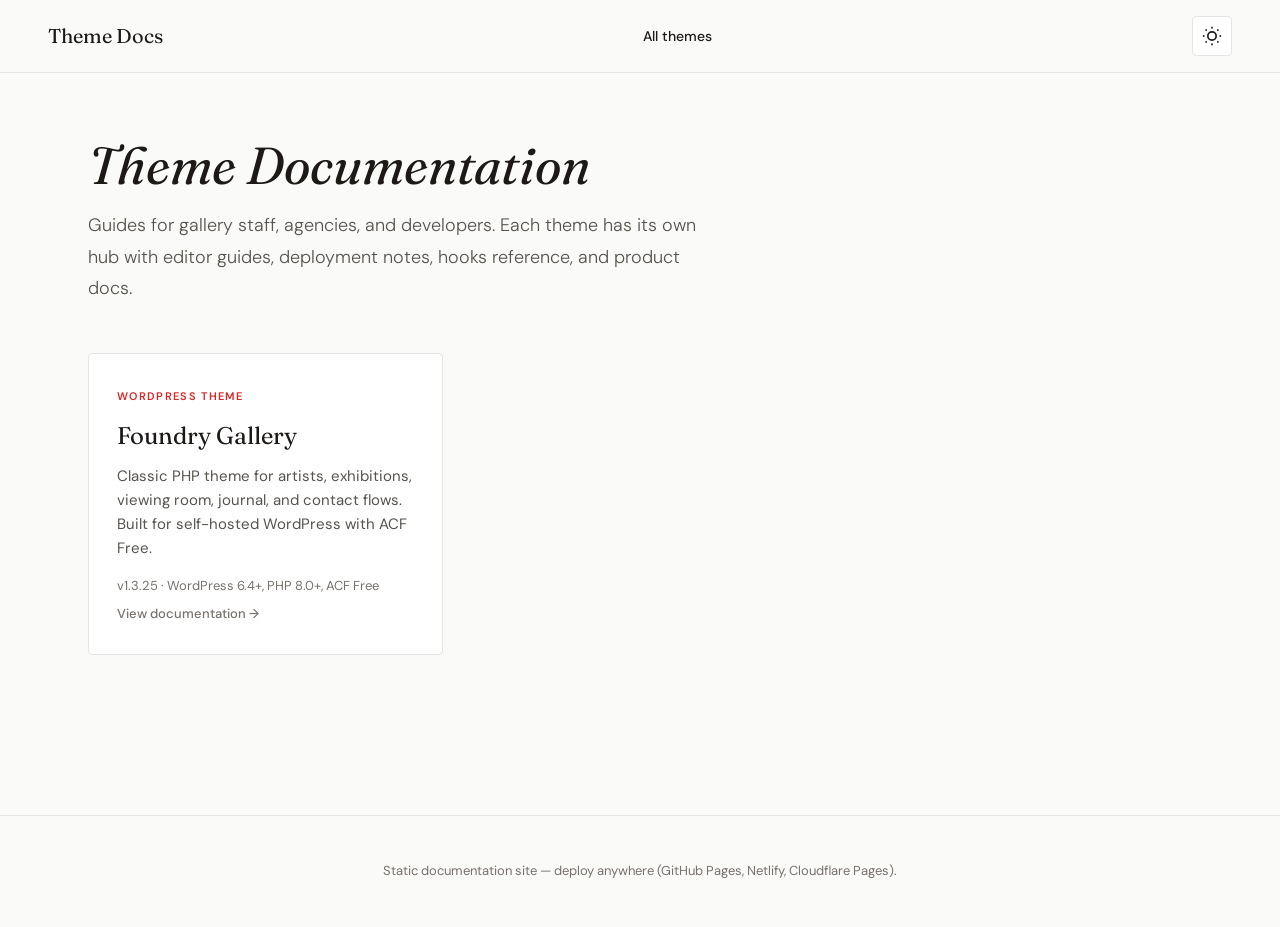
==== index.html @ 6af21e8b "Initial commit: static theme documentation site. Standalone catalog, hub, and markdown viewer for Wo" ====
<!DOCTYPE html>
<html lang="en">
<head>
    <meta charset="UTF-8">
    <meta name="viewport" content="width=device-width, initial-scale=1.0">
    <title>Theme Documentation</title>
    <meta name="description" content="WordPress theme documentation — editor guides, deployment, hooks, and migration.">

    <link rel="preconnect" href="https://fonts.googleapis.com">
    <link rel="preconnect" href="https://fonts.gstatic.com" crossorigin>
    <link href="https://fonts.googleapis.com/css2?family=Fraunces:ital,opsz,wght@0,9..144,300;0,9..144,400;0,9..144,500;1,9..144,300&family=DM+Sans:wght@300;400;500;600&display=swap" rel="stylesheet">
    <link rel="stylesheet" href="assets/css/docs.css">
    <script src="assets/js/site.js"></script>
</head>
<body>
    <a class="screen-reader-text" href="#main-content">Skip to content</a>

    <header class="site-header">
        <div class="header-inner">
            <a href="index.html" class="site-logo">Theme Docs</a>
            <nav class="main-nav" aria-label="Primary">
                <a href="index.html" aria-current="page">All themes</a>
            </nav>
            <button class="theme-toggle" id="themeToggle" type="button" aria-label="Toggle light and dark mode">
                <svg width="20" height="20" viewBox="0 0 24 24" fill="none" stroke="currentColor" stroke-width="2" aria-hidden="true">
                    <circle cx="12" cy="12" r="5"></circle>
                    <line x1="12" y1="1" x2="12" y2="3"></line>
                    <line x1="12" y1="21" x2="12" y2="23"></line>
                    <line x1="4.22" y1="4.22" x2="5.64" y2="5.64"></line>
                    <line x1="18.36" y1="18.36" x2="19.78" y2="19.78"></line>
                    <line x1="1" y1="12" x2="3" y2="12"></line>
                    <line x1="21" y1="12" x2="23" y2="12"></line>
                    <line x1="4.22" y1="19.78" x2="5.64" y2="18.36"></line>
                    <line x1="18.36" y1="5.64" x2="19.78" y2="4.22"></line>
                </svg>
            </button>
        </div>
    </header>

    <main id="main-content" class="catalog">
        <header class="catalog-hero">
            <h1 class="page-title">Theme Documentation</h1>
            <p class="catalog-lead">
                Guides for gallery staff, agencies, and developers. Each theme has its own hub with editor guides,
                deployment notes, hooks reference, and product docs.
            </p>
        </header>

        <p class="docs-status" id="catalog-status" role="status" aria-live="polite">Loading themes…</p>
        <ul class="theme-grid" id="theme-grid" hidden></ul>
    </main>

    <footer class="site-footer">
        <p>Static documentation site — deploy anywhere (GitHub Pages, Netlify, Cloudflare Pages).</p>
    </footer>

    <script src="assets/js/docs-app.js"></script>
</body>
</html>
---- assets/css/docs.css ----
/**
 * Theme Docs — standalone documentation site
 */

:root,
[data-theme="light"] {
    --bg-primary: #fafaf9;
    --bg-secondary: #ffffff;
    --bg-tertiary: #f5f5f4;
    --text-primary: #1c1917;
    --text-secondary: #57534e;
    --text-tertiary: #78716c;
    --border-color: #e7e5e4;
    --accent-primary: #dc2626;
    --accent-secondary: #1c1917;
    --shadow-sm: 0 1px 2px rgba(28, 25, 23, 0.06);
}

[data-theme="dark"] {
    --bg-primary: #0c0a09;
    --bg-secondary: #1c1917;
    --bg-tertiary: #292524;
    --text-primary: #fafaf9;
    --text-secondary: #a8a29e;
    --text-tertiary: #78716c;
    --border-color: #292524;
    --accent-primary: #ef4444;
    --accent-secondary: #fafaf9;
    --shadow-sm: 0 1px 2px rgba(0, 0, 0, 0.3);
}

*,
*::before,
*::after {
    box-sizing: border-box;
}

html {
    scroll-behavior: smooth;
}

body {
    margin: 0;
    font-family: 'DM Sans', system-ui, sans-serif;
    font-size: 1rem;
    line-height: 1.6;
    background: var(--bg-primary);
    color: var(--text-primary);
}

a {
    color: var(--accent-primary);
}

/* ========== Site chrome ========== */
.site-header {
    position: sticky;
    top: 0;
    z-index: 100;
    background: var(--bg-primary);
    border-bottom: 1px solid var(--border-color);
}

.header-inner {
    display: flex;
    align-items: center;
    justify-content: space-between;
    gap: 2rem;
    max-width: 1400px;
    margin: 0 auto;
    padding: 1rem 3rem;
}

.site-logo {
    font-family: 'Fraunces', Georgia, serif;
    font-size: 1.25rem;
    font-weight: 400;
    color: var(--text-primary);
    text-decoration: none;
}

.site-logo span {
    color: var(--text-tertiary);
    font-size: 0.875rem;
    margin-left: 0.35rem;
}

.main-nav {
    display: flex;
    gap: 1.5rem;
    flex-wrap: wrap;
}

.main-nav a {
    color: var(--text-secondary);
    text-decoration: none;
    font-size: 0.875rem;
    font-weight: 500;
}

.main-nav a:hover,
.main-nav a[aria-current="page"] {
    color: var(--text-primary);
}

.theme-toggle {
    display: flex;
    align-items: center;
    justify-content: center;
    width: 2.5rem;
    height: 2.5rem;
    padding: 0;
    border: 1px solid var(--border-color);
    border-radius: 4px;
    background: var(--bg-secondary);
    color: var(--text-primary);
    cursor: pointer;
}

.theme-toggle:focus-visible {
    outline: 2px solid var(--accent-primary);
    outline-offset: 2px;
}

.breadcrumb {
    max-width: 1400px;
    margin: 0 auto;
    padding: 1rem 3rem 0;
    font-size: 0.8125rem;
    color: var(--text-tertiary);
}

.breadcrumb a {
    color: var(--text-secondary);
    text-decoration: none;
}

.breadcrumb a:hover {
    color: var(--text-primary);
}

.breadcrumb-separator {
    margin: 0 0.5rem;
}

.site-footer {
    border-top: 1px solid var(--border-color);
    margin-top: 4rem;
    padding: 2rem 3rem;
    text-align: center;
    font-size: 0.8125rem;
    color: var(--text-tertiary);
}

.page-title {
    font-family: 'Fraunces', Georgia, serif;
    font-size: clamp(2.25rem, 5vw, 3.25rem);
    font-weight: 400;
    font-style: italic;
    line-height: 1.1;
    margin: 0;
}

.screen-reader-text {
    position: absolute;
    width: 1px;
    height: 1px;
    padding: 0;
    margin: -1px;
    overflow: hidden;
    clip: rect(0, 0, 0, 0);
    white-space: nowrap;
    border: 0;
}

.screen-reader-text:focus {
    position: fixed;
    top: 1rem;
    left: 1rem;
    z-index: 100000;
    width: auto;
    height: auto;
    padding: 0.75rem 1.25rem;
    clip: auto;
    overflow: visible;
    background: var(--accent-secondary);
    color: var(--bg-primary);
    text-decoration: none;
    font-size: 0.875rem;
    font-weight: 500;
    border-radius: 2px;
}

/* ========== Theme catalog ========== */
.catalog {
    max-width: 1200px;
    margin: 0 auto;
    padding: 4rem 3rem 6rem;
}

.catalog-hero {
    margin-bottom: 3rem;
}

.catalog-lead {
    font-size: 1.125rem;
    color: var(--text-secondary);
    max-width: 40rem;
    line-height: 1.75;
    font-weight: 300;
    margin-top: 1rem;
}

.theme-grid {
    display: grid;
    grid-template-columns: repeat(auto-fill, minmax(300px, 1fr));
    gap: 1.25rem;
    list-style: none;
    padding: 0;
    margin: 0;
}

.theme-card {
    background: var(--bg-secondary);
    border: 1px solid var(--border-color);
    border-radius: 4px;
    transition: border-color 0.2s ease, box-shadow 0.2s ease;
}

.theme-card:hover,
.theme-card:focus-within {
    border-color: var(--text-tertiary);
    box-shadow: var(--shadow-sm);
}

.theme-card-link {
    display: block;
    padding: 1.75rem;
    text-decoration: none;
    color: inherit;
    height: 100%;
}

.theme-card-link:focus-visible {
    outline: 2px solid var(--accent-primary);
    outline-offset: 2px;
    border-radius: 4px;
}

.theme-card-label {
    display: inline-block;
    font-size: 0.6875rem;
    font-weight: 600;
    letter-spacing: 0.12em;
    text-transform: uppercase;
    color: var(--accent-primary);
    margin-bottom: 0.75rem;
}

.theme-card-title {
    font-family: 'Fraunces', Georgia, serif;
    font-size: 1.5rem;
    font-weight: 400;
    margin: 0 0 0.5rem;
}

.theme-card-desc {
    font-size: 0.9375rem;
    color: var(--text-secondary);
    line-height: 1.6;
    margin: 0 0 1rem;
}

.theme-card-meta {
    font-size: 0.8125rem;
    color: var(--text-tertiary);
    margin: 0;
}

.theme-card-arrow {
    display: inline-block;
    margin-top: 0.5rem;
    font-size: 0.8125rem;
    font-weight: 500;
    color: var(--text-tertiary);
}

.theme-card:hover .theme-card-arrow,
.theme-card:focus-within .theme-card-arrow {
    color: var(--accent-primary);
}

/* ========== Hub ========== */
.docs-hub {
    max-width: 1200px;
    margin: 0 auto;
    padding: 0 3rem 6rem;
}

.docs-hub-hero {
    padding: 3rem 0 2rem;
}

.docs-hub-lead {
    font-size: 1.125rem;
    color: var(--text-secondary);
    max-width: 42rem;
    line-height: 1.75;
    font-weight: 300;
    margin-top: 1rem;
}

.docs-meta {
    margin-top: 1.5rem;
    font-size: 0.875rem;
    color: var(--text-tertiary);
}

.docs-section {
    margin-top: 3.5rem;
}

.docs-section-title {
    font-family: 'Fraunces', Georgia, serif;
    font-size: 1.5rem;
    font-weight: 400;
    margin-bottom: 0.5rem;
}

.docs-section-desc {
    color: var(--text-secondary);
    margin-bottom: 1.5rem;
    max-width: 40rem;
    line-height: 1.7;
}

.docs-grid {
    display: grid;
    grid-template-columns: repeat(auto-fill, minmax(280px, 1fr));
    gap: 1.25rem;
    list-style: none;
    padding: 0;
    margin: 0;
}

.doc-card {
    background: var(--bg-secondary);
    border: 1px solid var(--border-color);
    border-radius: 4px;
    transition: border-color 0.2s ease, box-shadow 0.2s ease;
}

.doc-card:hover,
.doc-card:focus-within {
    border-color: var(--text-tertiary);
    box-shadow: var(--shadow-sm);
}

.doc-card-link {
    display: block;
    padding: 1.5rem;
    text-decoration: none;
    color: inherit;
    height: 100%;
}

.doc-card-link:focus-visible {
    outline: 2px solid var(--accent-primary);
    outline-offset: 2px;
    border-radius: 4px;
}

.doc-card-label {
    display: inline-block;
    font-size: 0.6875rem;
    font-weight: 600;
    letter-spacing: 0.12em;
    text-transform: uppercase;
    color: var(--accent-primary);
    margin-bottom: 0.75rem;
}

.doc-card-title {
    font-family: 'Fraunces', Georgia, serif;
    font-size: 1.25rem;
    font-weight: 400;
    margin-bottom: 0.5rem;
    color: var(--text-primary);
}

.doc-card-desc {
    font-size: 0.9375rem;
    color: var(--text-secondary);
    line-height: 1.6;
}

.doc-card-arrow {
    display: inline-block;
    margin-top: 1rem;
    font-size: 0.8125rem;
    font-weight: 500;
    letter-spacing: 0.04em;
    color: var(--text-tertiary);
}

.doc-card:hover .doc-card-arrow,
.doc-card:focus-within .doc-card-arrow {
    color: var(--accent-primary);
}

/* ========== Viewer ========== */
.docs-layout {
    display: grid;
    grid-template-columns: 260px minmax(0, 1fr);
    gap: 3rem;
    max-width: 1400px;
    margin: 0 auto;
    padding: 2rem 3rem 4rem;
    align-items: start;
}

.docs-sidebar {
    position: sticky;
    top: 5rem;
    max-height: calc(100vh - 6rem);
    overflow-y: auto;
    padding-right: 0.5rem;
}

.docs-sidebar-title {
    font-size: 0.6875rem;
    font-weight: 600;
    letter-spacing: 0.12em;
    text-transform: uppercase;
    color: var(--text-tertiary);
    margin-bottom: 1rem;
}

.docs-sidebar-title a {
    color: inherit;
    text-decoration: none;
}

.docs-sidebar-title a:hover {
    color: var(--accent-primary);
}

.docs-nav {
    list-style: none;
    padding: 0;
    margin: 0 0 2rem;
}

.docs-nav li {
    margin-bottom: 0.25rem;
}

.docs-nav a {
    display: block;
    padding: 0.5rem 0.75rem;
    font-size: 0.875rem;
    color: var(--text-secondary);
    text-decoration: none;
    border-radius: 4px;
    border-left: 2px solid transparent;
    transition: color 0.2s ease, background-color 0.2s ease, border-color 0.2s ease;
}

.docs-nav a:hover {
    color: var(--text-primary);
    background: var(--bg-tertiary);
}

.docs-nav a[aria-current="page"] {
    color: var(--text-primary);
    font-weight: 500;
    border-left-color: var(--accent-primary);
    background: var(--bg-tertiary);
}

.docs-nav-group {
    margin-top: 1.25rem;
}

.docs-nav-group-label {
    font-size: 0.6875rem;
    font-weight: 600;
    letter-spacing: 0.1em;
    text-transform: uppercase;
    color: var(--text-tertiary);
    padding: 0 0.75rem;
    margin-bottom: 0.35rem;
}

.docs-toc {
    border-top: 1px solid var(--border-color);
    padding-top: 1.25rem;
}

.docs-toc-title {
    font-size: 0.6875rem;
    font-weight: 600;
    letter-spacing: 0.12em;
    text-transform: uppercase;
    color: var(--text-tertiary);
    margin-bottom: 0.75rem;
}

.docs-toc-list {
    list-style: none;
    padding: 0;
    margin: 0;
}

.docs-toc-list a {
    display: block;
    padding: 0.35rem 0;
    font-size: 0.8125rem;
    color: var(--text-secondary);
    text-decoration: none;
    line-height: 1.4;
}

.docs-toc-list a:hover {
    color: var(--accent-primary);
}

.docs-toc-list .toc-h3 {
    padding-left: 0.75rem;
}

.docs-main {
    min-width: 0;
}

.docs-status {
    padding: 3rem 0;
    color: var(--text-secondary);
    font-size: 1rem;
}

.docs-status-error {
    color: var(--accent-primary);
}

.doc-prose {
    color: var(--text-primary);
    font-size: 1rem;
    line-height: 1.75;
    max-width: 52rem;
}

.doc-prose > *:first-child {
    margin-top: 0;
}

.doc-prose h1 {
    font-family: 'Fraunces', Georgia, serif;
    font-size: clamp(2rem, 4vw, 2.75rem);
    font-weight: 400;
    font-style: italic;
    line-height: 1.15;
    margin: 0 0 1.5rem;
    scroll-margin-top: 5rem;
}

.doc-prose h2 {
    font-family: 'Fraunces', Georgia, serif;
    font-size: 1.5rem;
    font-weight: 400;
    margin: 2.5rem 0 1rem;
    padding-top: 0.5rem;
    border-top: 1px solid var(--border-color);
    scroll-margin-top: 5rem;
}

.doc-prose h2:first-of-type {
    border-top: none;
    padding-top: 0;
}

.doc-prose h3 {
    font-family: 'Fraunces', Georgia, serif;
    font-size: 1.2rem;
    font-weight: 400;
    margin: 2rem 0 0.75rem;
    scroll-margin-top: 5rem;
}

.doc-prose h4 {
    font-size: 1rem;
    font-weight: 600;
    margin: 1.5rem 0 0.5rem;
}

.doc-prose p,
.doc-prose ul,
.doc-prose ol,
.doc-prose pre,
.doc-prose table,
.doc-prose blockquote {
    margin-bottom: 1.25rem;
}

.doc-prose ul,
.doc-prose ol {
    padding-left: 1.5rem;
}

.doc-prose li {
    margin-bottom: 0.35rem;
}

.doc-prose a {
    color: var(--accent-primary);
    text-decoration: underline;
    text-underline-offset: 0.15em;
}

.doc-prose blockquote {
    border-left: 3px solid var(--accent-primary);
    padding: 0.25rem 0 0.25rem 1.25rem;
    color: var(--text-secondary);
    font-style: italic;
}

.doc-prose hr {
    border: none;
    border-top: 1px solid var(--border-color);
    margin: 2.5rem 0;
}

.doc-prose code {
    font-family: ui-monospace, 'SF Mono', Menlo, monospace;
    font-size: 0.875em;
    background: var(--bg-tertiary);
    padding: 0.15em 0.4em;
    border-radius: 3px;
}

.doc-prose pre {
    background: var(--bg-tertiary);
    border: 1px solid var(--border-color);
    border-radius: 4px;
    padding: 1rem 1.25rem;
    overflow-x: auto;
    font-size: 0.875rem;
    line-height: 1.6;
}

.doc-prose pre code {
    background: none;
    padding: 0;
}

.doc-prose table {
    width: 100%;
    border-collapse: collapse;
    font-size: 0.9375rem;
    display: block;
    overflow-x: auto;
}

.doc-prose th,
.doc-prose td {
    border: 1px solid var(--border-color);
    padding: 0.65rem 0.85rem;
    text-align: left;
    vertical-align: top;
}

.doc-prose th {
    background: var(--bg-tertiary);
    font-weight: 600;
}

.doc-prose img {
    max-width: 100%;
    height: auto;
}

@media (max-width: 960px) {
    .header-inner,
    .breadcrumb,
    .catalog,
    .docs-hub,
    .docs-layout {
        padding-left: 1.5rem;
        padding-right: 1.5rem;
    }

    .docs-layout {
        grid-template-columns: 1fr;
        gap: 2rem;
    }

    .docs-sidebar {
        position: static;
        max-height: none;
        border-bottom: 1px solid var(--border-color);
        padding-bottom: 1.5rem;
    }

    .docs-nav {
        display: grid;
        grid-template-columns: repeat(auto-fill, minmax(200px, 1fr));
        gap: 0.25rem 1rem;
    }

    .docs-toc {
        display: none;
    }
}

@media (prefers-reduced-motion: reduce) {
    html {
        scroll-behavior: auto;
    }

    .doc-card,
    .theme-card,
    .docs-nav a {
        transition: none;
    }
}
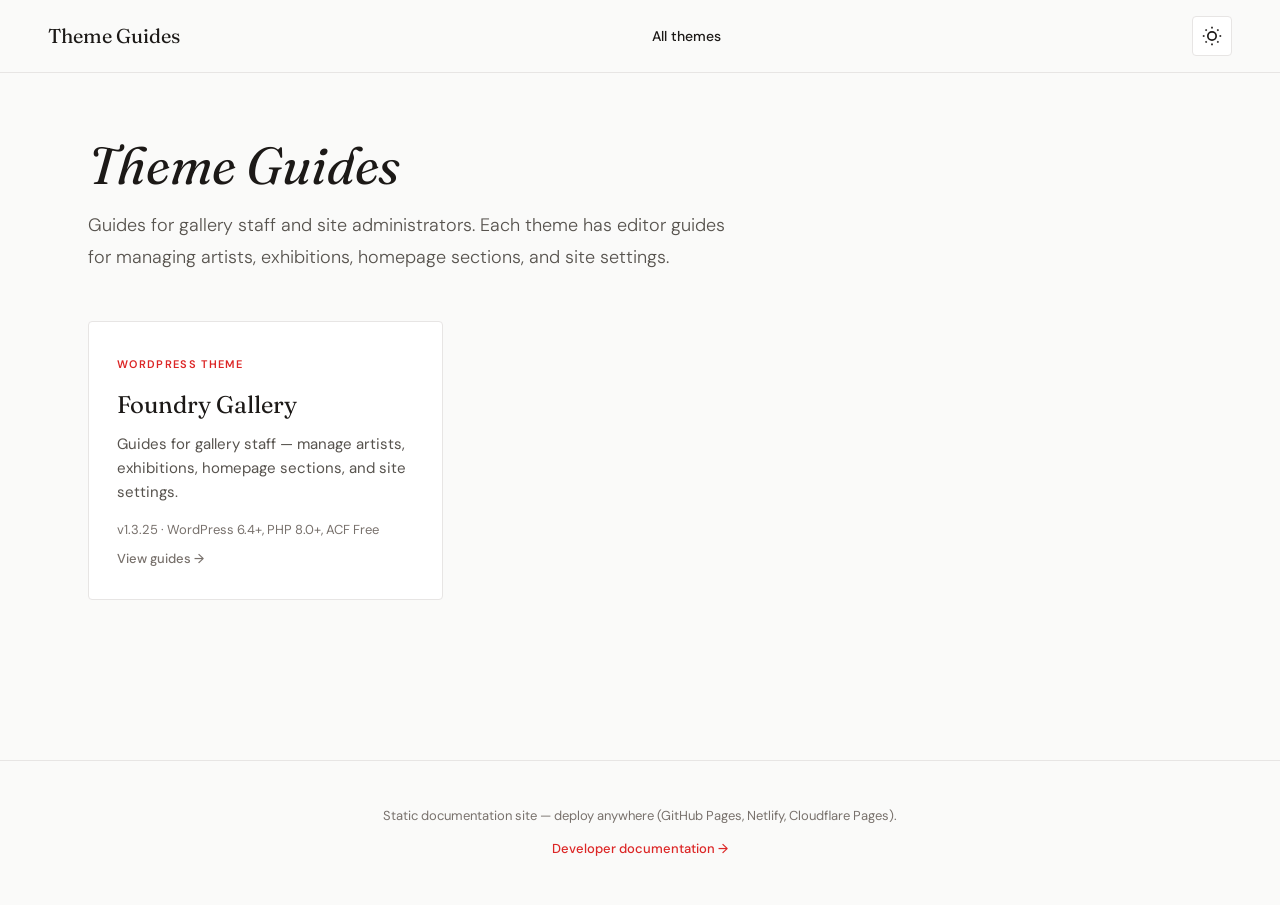
==== commit 0cdd5ad2: "Add consumer-facing documentation audience alongside developer docs. Gallery staff get Site Guide an" ====
--- a/index.html
+++ b/index.html
@@ -2,9 +2,16 @@
 <html lang="en">
 <head>
     <meta charset="UTF-8">
+    <script>
+    (function () {
+        var path = window.location.pathname;
+        var base = /\.html$/i.test(path) ? path.replace(/[^/]+$/, '') : (path.endsWith('/') ? path : path + '/');
+        document.write('<base href="' + base + '">');
+    }());
+    </script>
     <meta name="viewport" content="width=device-width, initial-scale=1.0">
-    <title>Theme Documentation</title>
-    <meta name="description" content="WordPress theme documentation — editor guides, deployment, hooks, and migration.">
+    <title>Theme Guides</title>
+    <meta name="description" content="WordPress theme guides for gallery staff — manage content, homepage sections, and site settings.">
 
     <link rel="preconnect" href="https://fonts.googleapis.com">
     <link rel="preconnect" href="https://fonts.gstatic.com" crossorigin>
@@ -17,7 +24,7 @@
 
     <header class="site-header">
         <div class="header-inner">
-            <a href="index.html" class="site-logo">Theme Docs</a>
+            <a href="index.html" class="site-logo">Theme Guides</a>
             <nav class="main-nav" aria-label="Primary">
                 <a href="index.html" aria-current="page">All themes</a>
             </nav>
@@ -39,10 +46,10 @@
 
     <main id="main-content" class="catalog">
         <header class="catalog-hero">
-            <h1 class="page-title">Theme Documentation</h1>
+            <h1 class="page-title">Theme Guides</h1>
             <p class="catalog-lead">
-                Guides for gallery staff, agencies, and developers. Each theme has its own hub with editor guides,
-                deployment notes, hooks reference, and product docs.
+                Guides for gallery staff and site administrators. Each theme has editor guides for managing
+                artists, exhibitions, homepage sections, and site settings.
             </p>
         </header>
 
--- a/assets/css/docs.css
+++ b/assets/css/docs.css
@@ -152,6 +152,22 @@
     color: var(--text-tertiary);
 }
 
+.site-footer p + p,
+.audience-switcher {
+    margin-top: 0.75rem;
+}
+
+.audience-switcher a {
+    color: var(--accent-primary);
+    font-weight: 500;
+    text-decoration: none;
+}
+
+.audience-switcher a:hover,
+.audience-switcher a:focus-visible {
+    text-decoration: underline;
+}
+
 .page-title {
     font-family: 'Fraunces', Georgia, serif;
     font-size: clamp(2.25rem, 5vw, 3.25rem);
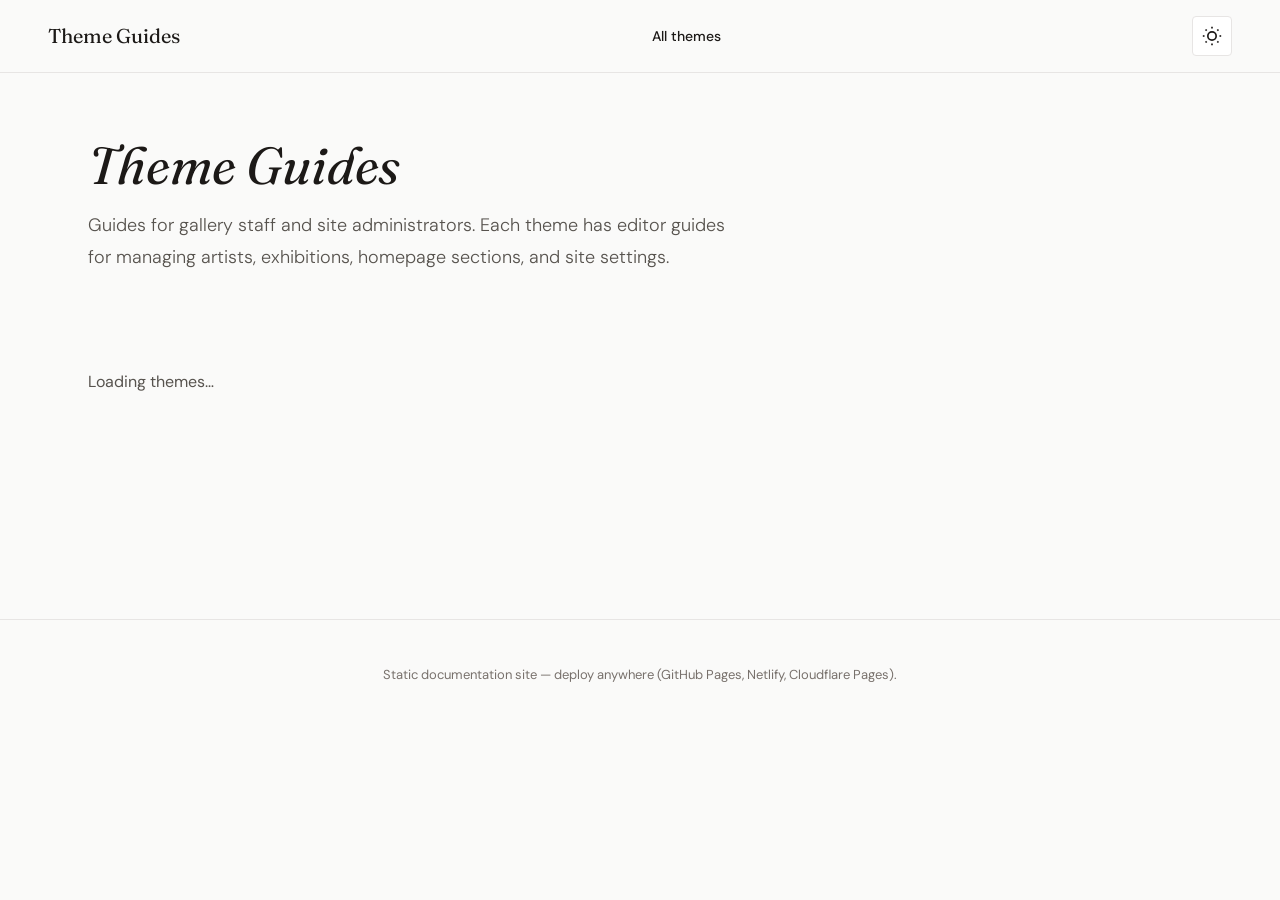
==== commit 7b098931: "Fix table of contents links jumping to the catalog page. Remove the base tag that rewrote hash ancho" ====
--- a/index.html
+++ b/index.html
@@ -2,13 +2,6 @@
 <html lang="en">
 <head>
     <meta charset="UTF-8">
-    <script>
-    (function () {
-        var path = window.location.pathname;
-        var base = /\.html$/i.test(path) ? path.replace(/[^/]+$/, '') : (path.endsWith('/') ? path : path + '/');
-        document.write('<base href="' + base + '">');
-    }());
-    </script>
     <meta name="viewport" content="width=device-width, initial-scale=1.0">
     <title>Theme Guides</title>
     <meta name="description" content="WordPress theme guides for gallery staff — manage content, homepage sections, and site settings.">
@@ -16,8 +9,8 @@
     <link rel="preconnect" href="https://fonts.googleapis.com">
     <link rel="preconnect" href="https://fonts.gstatic.com" crossorigin>
     <link href="https://fonts.googleapis.com/css2?family=Fraunces:ital,opsz,wght@0,9..144,300;0,9..144,400;0,9..144,500;1,9..144,300&family=DM+Sans:wght@300;400;500;600&display=swap" rel="stylesheet">
-    <link rel="stylesheet" href="assets/css/docs.css">
-    <script src="assets/js/site.js"></script>
+    <link rel="stylesheet" href="./assets/css/docs.css">
+    <script src="./assets/js/site.js"></script>
 </head>
 <body>
     <a class="screen-reader-text" href="#main-content">Skip to content</a>
@@ -61,6 +54,6 @@
         <p>Static documentation site — deploy anywhere (GitHub Pages, Netlify, Cloudflare Pages).</p>
     </footer>
 
-    <script src="assets/js/docs-app.js"></script>
+    <script src="./assets/js/docs-app.js"></script>
 </body>
 </html>
